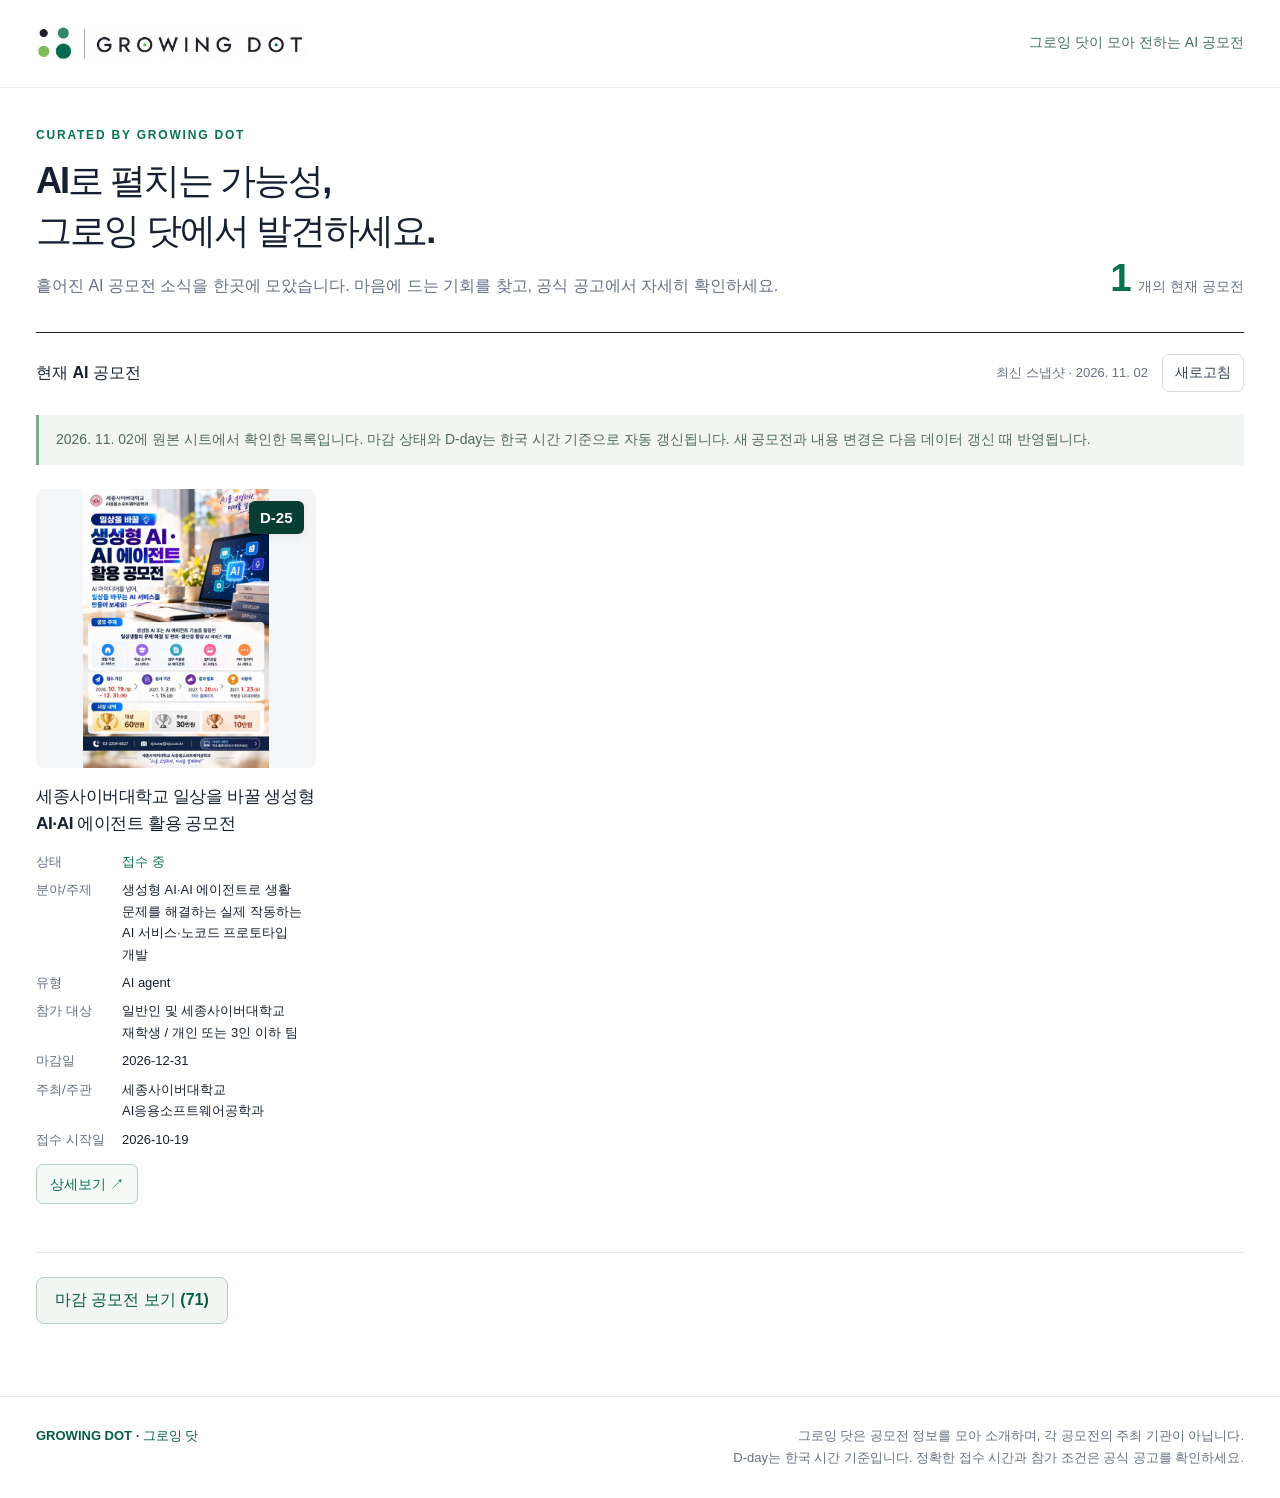
==== growing-dot-upload/index.html @ de4b9bd3 "Update public contest snapshot from source sheet" ====
<!doctype html>
<html lang="ko">
<head>
  <meta charset="utf-8">
  <meta name="viewport" content="width=device-width, initial-scale=1">
  <meta name="description" content="그로잉 닷이 모아 전하는 AI 공모전. 공모전 소식과 마감 일정, 주최 기관과 공식 공고를 확인하세요.">
  <title>그로잉 닷 | AI 공모전 모아보기</title>
  <link rel="icon" type="image/svg+xml" href="data:image/svg+xml,%3Csvg xmlns='http://www.w3.org/2000/svg' viewBox='0 0 32 32'%3E%3Crect width='32' height='32' rx='8' fill='%23075c47'/%3E%3Ctext x='16' y='22' text-anchor='middle' fill='white' font-family='Arial' font-weight='bold' font-size='18'%3EAi%3C/text%3E%3C/svg%3E">
  <link rel="stylesheet" href="./styles.css">
  <script>
    // Preserve the repository subdirectory, query string and fragment on GitHub Pages.
    if (location.protocol !== 'file:' && location.pathname.endsWith('/')) {
      location.replace(new URL('index.html' + location.search + location.hash, location.href).href);
    }
  </script>
  <script src="./config.js" defer></script>
  <script src="./snapshot.js?v=1c1fe6302f0e" defer></script>
  <script src="./poster-map.js?v=20261011-2" defer></script>
  <script src="./app.js" defer></script>
</head>
<body>
  <a class="skip" href="#contests">공모전 목록 바로가기</a>
  <header class="site-header"><div class="header-inner"><a class="brand" href="./index.html" aria-label="그로잉 닷 AI 공모전 홈"><span class="logo-crop"><img src="./growing-dot-brand.png" alt="GROWING DOT · 그로잉 닷"></span></a><span class="header-note">그로잉 닷이 모아 전하는 AI 공모전</span></div></header>
  <main>
    <section class="heading" aria-labelledby="page-title">
      <div><p class="eyebrow">CURATED BY GROWING DOT</p><h1 id="page-title">AI로 펼치는 가능성,<br>그로잉 닷에서 발견하세요.</h1><p class="intro">흩어진 AI 공모전 소식을 한곳에 모았습니다.<br class="mobile-break"> 마음에 드는 기회를 찾고, 공식 공고에서 자세히 확인하세요.</p></div>
      <div class="summary"><span id="count">—</span><span>개의 현재 공모전</span></div>
    </section>
    <div class="list-bar"><h2>현재 AI 공모전</h2><div class="sync"><span id="sync-label" role="status" aria-live="polite">목록을 불러오는 중</span><button type="button" id="refresh">새로고침</button></div></div>
    <p class="notice" id="notice" role="status" hidden></p>
    <section class="grid" id="contests" aria-label="공모전 목록" aria-busy="true"></section>
    <p class="empty" id="empty" hidden>현재 접수 중이거나 접수 예정인 공모전이 없습니다.</p>
    <section class="archive" aria-label="마감 공모전 보관함">
      <button type="button" id="archive-toggle" class="archive-toggle" aria-expanded="false" aria-controls="archive-panel">마감 공모전 보기</button>
      <div id="archive-panel" hidden>
        <h2>마감 공모전</h2>
        <p class="archive-note">지난 공모전 기록입니다. 다음 개최 여부와 자세한 내용은 공식 공고를 확인하세요.</p>
        <div class="grid" id="closed-contests" aria-label="마감 공모전 목록"></div>
        <p class="empty" id="archive-empty" hidden>마감된 공모전이 없습니다.</p>
      </div>
    </section>
    <noscript><p class="notice">공모전 목록을 보려면 브라우저의 JavaScript를 켜주세요.</p></noscript>
  </main>
  <footer><strong>GROWING DOT · 그로잉 닷</strong><span>그로잉 닷은 공모전 정보를 모아 소개하며, 각 공모전의 주최 기관이 아닙니다.<br>D-day는 한국 시간 기준입니다. 정확한 접수 시간과 참가 조건은 공식 공고를 확인하세요.</span></footer>
</body>
</html>
---- growing-dot-upload/styles.css ----
:root{color-scheme:light;--ink:#172033;--muted:#667085;--line:#e7eaf0;--accent:#087251;font-family:Pretendard,"Noto Sans KR","Apple SD Gothic Neo","Malgun Gothic",sans-serif;color:var(--ink);background:#fff;font-synthesis:none}*{box-sizing:border-box}body{margin:0}a{color:inherit}button{font:inherit}button,a{-webkit-tap-highlight-color:transparent}a:focus-visible,button:focus-visible{outline:3px solid #438e73;outline-offset:5px}button{cursor:pointer}.skip{position:fixed;top:-80px;left:20px;z-index:10;background:var(--ink);color:white;padding:12px}.skip:focus{top:12px}.site-header{border-bottom:1px solid var(--line)}.header-inner{max-width:1400px;margin:auto;padding:24px 36px;display:flex;align-items:center;justify-content:space-between;gap:20px}.brand{display:flex;align-items:center;gap:11px;text-decoration:none;font-size:1.1rem;font-weight:800;letter-spacing:-.025em}.brand-mark{display:grid;place-items:center;width:36px;height:36px;border-radius:10px;background:var(--accent);color:white;font-family:Arial,sans-serif;font-size:1.25rem}.header-note{font-size:.875rem;color:var(--muted)}main{max-width:1400px;margin:auto;padding:0 36px 72px}.heading{padding:56px 0 40px;display:flex;align-items:flex-end;justify-content:space-between;gap:24px}.eyebrow{font-size:.75rem;letter-spacing:.15em;font-weight:800;color:var(--accent);margin:0 0 14px}h1{font-size:clamp(1.65rem,3.2vw,2.35rem);line-height:1.35;letter-spacing:-.055em;margin:0;word-break:keep-all}.intro{margin:14px 0 0;color:var(--muted);font-size:1rem;line-height:1.6}.summary{display:flex;align-items:baseline;gap:9px;white-space:nowrap;color:var(--muted);font-size:.875rem}.summary>span:first-child{font-size:2.4rem;font-weight:750;letter-spacing:-.06em;color:var(--ink);font-variant-numeric:tabular-nums}.list-bar{border-top:1px solid var(--ink);display:flex;justify-content:space-between;align-items:center;gap:18px;padding:21px 0 23px}h2{font-size:1rem;margin:0;font-weight:750}.sync{display:flex;align-items:center;gap:14px;color:var(--muted);font-size:.8125rem}.sync button{background:white;border:1px solid #d6dbe5;color:#354056;padding:8px 12px;border-radius:7px;font-size:.875rem;min-height:38px}.sync button:hover{background:#edf6f1;border-color:#66a88d}.sync button:disabled{cursor:wait;opacity:.5}.notice{font-size:.875rem;line-height:1.7;margin:0 0 24px;padding:13px 17px;background:#f3f6fc;color:#47546b;border-left:3px solid #b8c6e7}.notice.error{background:#fff3ef;color:#9b3a21;border-color:#e8ac97}.grid{display:grid;grid-template-columns:repeat(4,minmax(0,1fr));gap:42px 30px}.card{min-width:0;display:flex;flex-direction:column}.poster-link{display:block;text-decoration:none}.poster{position:relative;aspect-ratio:1/1;overflow:hidden;border-radius:9px;border:1px solid var(--line);background:#f3f5f9;isolation:isolate}.poster img{display:block;width:100%;height:100%;object-fit:contain;background:#f7f8fa;transition:transform .25s ease}.poster-link:hover img{transform:scale(1.025)}.fallback{height:100%;display:flex;flex-direction:column;align-items:center;justify-content:center;gap:13px;color:#8992a4;background:linear-gradient(145deg,#f6f8fc,#eef1f7);font-size:.875rem}.fallback svg{width:43px;height:43px;opacity:.55}.badge{position:absolute;right:12px;top:12px;z-index:1;background:#1d2945;color:#fff;border-radius:6px;padding:7px 11px;font-size:.9375rem;font-weight:750;line-height:1.3;font-variant-numeric:tabular-nums;box-shadow:0 2px 8px #00000012}.badge.urgent{background:#e54343}.badge.closed{background:#596273}.badge.unknown{background:#546482}.card h3{font-size:1.075rem;line-height:1.55;letter-spacing:-.025em;font-weight:750;word-break:keep-all;overflow-wrap:anywhere;margin:17px 0 14px}.title-link{text-decoration:none}.title-link:hover{color:var(--accent)}.card-meta{margin-top:auto}.organizer{display:flex;gap:8px;margin:0 0 7px;font-size:.875rem;line-height:1.6}.organizer dt{color:var(--muted);flex-shrink:0}.organizer dd{margin:0;overflow-wrap:anywhere;word-break:keep-all}.deadline{font-size:.8125rem;color:var(--muted);margin:0 0 14px;line-height:1.5}.official{display:inline-flex;gap:7px;align-items:center;font-size:.875rem;color:var(--accent);text-decoration:none;line-height:1.6;min-height:32px;max-width:100%;overflow-wrap:anywhere}.official:hover{text-decoration:underline}.official svg{width:15px;height:15px;flex-shrink:0}.unavailable{color:var(--muted);font-size:.875rem}.empty{text-align:center;padding:70px 16px;color:var(--muted)}footer{border-top:1px solid var(--line);padding:28px max(36px,calc((100vw - 1328px)/2));display:flex;gap:24px;justify-content:space-between;color:var(--muted);font-size:.8125rem;line-height:1.7}footer strong{color:#47546b;white-space:nowrap}footer span{text-align:right}[hidden]{display:none!important}@media(min-width:1500px){.grid{gap:46px 34px}}@media(max-width:1050px){.grid{grid-template-columns:repeat(3,minmax(0,1fr));gap:36px 24px}}@media(max-width:760px){.header-inner{padding:20px 22px}.header-note{display:none}main{padding:0 22px 48px}.heading{padding:36px 0 29px}.summary{display:none}.grid{grid-template-columns:repeat(2,minmax(0,1fr));gap:30px 18px}.sync{gap:8px;flex-wrap:wrap;justify-content:flex-end;max-width:65%}.sync span{font-size:.75rem}.list-bar{align-items:flex-start}.card h3{font-size:1rem}.badge{right:9px;top:9px;font-size:.875rem;padding:6px 9px}footer{padding:24px 22px;display:block}footer span{display:block;text-align:left;margin-top:10px}}@media(max-width:420px){.grid{grid-template-columns:minmax(0,1fr);gap:32px}.poster{aspect-ratio:1.08/1}.heading{padding-top:30px}.list-bar{gap:10px}.sync{max-width:63%}h1{font-size:1.7rem}}@media(prefers-reduced-motion:reduce){*{transition:none!important;scroll-behavior:auto!important}}

/* Growing Dot identity and original editorial thumbnails. */
.logo-crop{position:relative;display:block;width:270px;aspect-ratio:940/128;overflow:hidden;background:#fff}.logo-crop img{position:absolute;max-width:none;width:154.043%;height:auto;left:-31.915%;top:-421.875%}.header-inner{padding-top:25px;padding-bottom:25px}.header-note{color:#47725e}.heading{padding-top:40px;padding-bottom:32px}h1{font-size:clamp(1.65rem,3vw,2.25rem);line-height:1.4}.intro{max-width:770px;line-height:1.85}.notice:not(.error){background:#f1f6f2;border-color:#7ba98c;color:#4f6b5e}.summary>span:first-child{color:#087251}.poster{border:0;background:#edf3ef;border-radius:8px}.editorial-cover{display:block;width:100%;height:100%;background:#edf3ef}.editorial-cover img{width:100%;height:100%;object-fit:cover;background:transparent}.badge{background:#083d32}.badge.urgent{background:#fff;color:#914023;box-shadow:0 2px 10px #0002}.badge.closed{background:#58635e}.mobile-break{display:none}.official{font-weight:650}.card h3{margin-top:15px}footer strong{color:#075c47}@media(max-width:760px){.logo-crop{width:230px}.heading{padding-top:30px}.mobile-break{display:initial}.intro{font-size:.9375rem}}@media(max-width:420px){.poster{aspect-ratio:1}.logo-crop{width:210px}h1{font-size:1.75rem}}

.poster .official-poster{position:absolute;inset:0;width:100%;height:100%;object-fit:contain;background:#f5f6f7}.poster-link:hover .official-poster{transform:none}
.poster-banner{container-type:inline-size;background:#031710}.poster-banner .official-poster{object-fit:cover;background:#031710}.banner-copy{position:absolute;inset:0;z-index:1;display:flex;flex-direction:column;justify-content:flex-end;gap:3cqw;padding:18cqw 6cqw 6cqw;background:linear-gradient(180deg,transparent 5%,rgba(0,0,0,.35) 40%,rgba(0,0,0,.88));color:#fff;text-align:left}.banner-title{font-size:clamp(12px,6cqw,24px);font-weight:800;line-height:1.3;letter-spacing:-.035em;overflow-wrap:anywhere;word-break:keep-all}.banner-subtitle{font-size:clamp(9px,3.7cqw,14px);line-height:1.5;color:#e1e9e5;word-break:keep-all;overflow-wrap:anywhere}.poster-banner .badge{z-index:2}

/* Expanded sheet details and a separate, initially collapsed archive. */
.contest-details{margin:0 0 14px;font-size:.8125rem;line-height:1.65}
.detail-row{display:grid;grid-template-columns:6em minmax(0,1fr);gap:8px;margin:0 0 7px}
.detail-row dt{color:var(--muted)}.detail-row dd{margin:0;overflow-wrap:anywhere;word-break:keep-all}
.contest-status{font-weight:700;color:var(--accent)}
.official{padding:8px 13px;border:1px solid #b6cfc2;border-radius:7px;background:#f5faf7;min-height:40px}
.archive{margin-top:48px;padding-top:24px;border-top:1px solid var(--line)}
.archive-toggle{padding:12px 18px;min-height:44px;border:1px solid #b6cfc2;border-radius:8px;background:#f1f6f2;color:#075c47;font-weight:650}
.archive-toggle:hover{background:#e5f0e9}#archive-panel{margin-top:28px}
.archive-note{font-size:.875rem;line-height:1.7;color:var(--muted);margin:10px 0 24px}
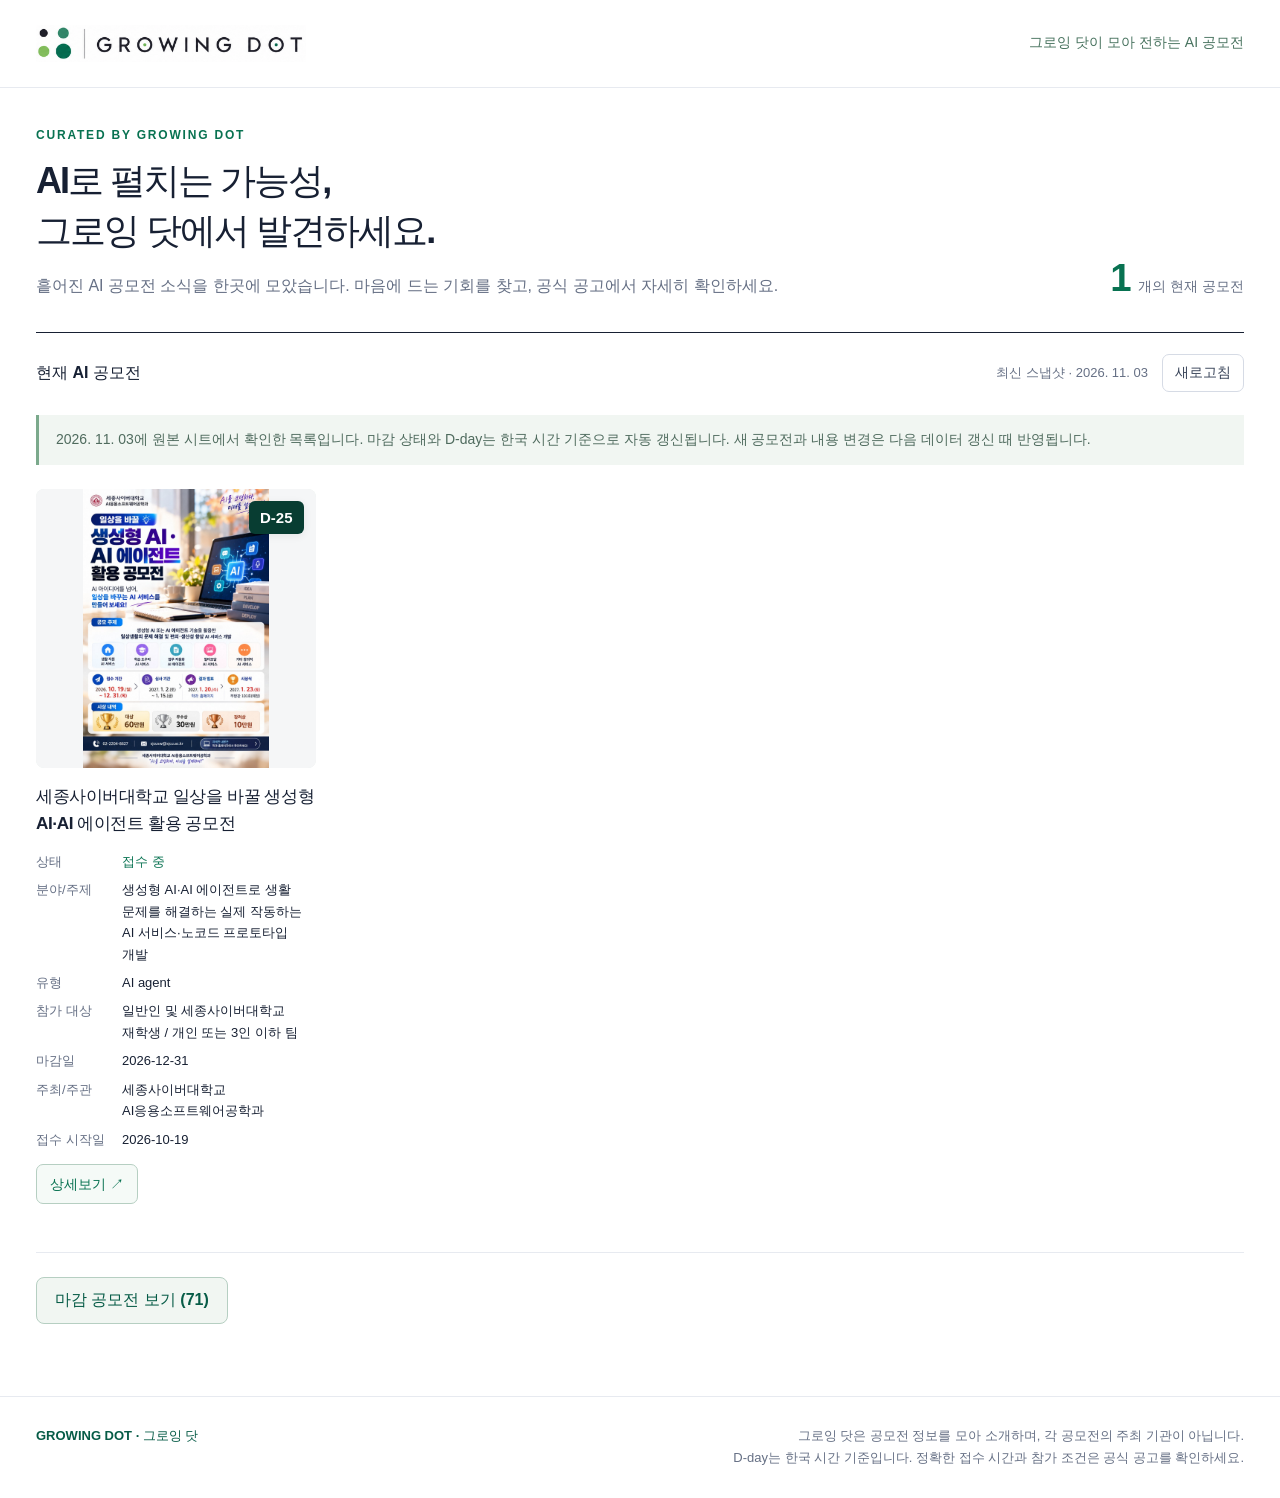
==== commit 97d2c9a3: "Update public contest snapshot from source sheet" ====
--- a/growing-dot-upload/index.html
+++ b/growing-dot-upload/index.html
@@ -14,7 +14,7 @@
     }
   </script>
   <script src="./config.js" defer></script>
-  <script src="./snapshot.js?v=1c1fe6302f0e" defer></script>
+  <script src="./snapshot.js?v=458fec6f1105" defer></script>
   <script src="./poster-map.js?v=20261011-2" defer></script>
   <script src="./app.js" defer></script>
 </head>
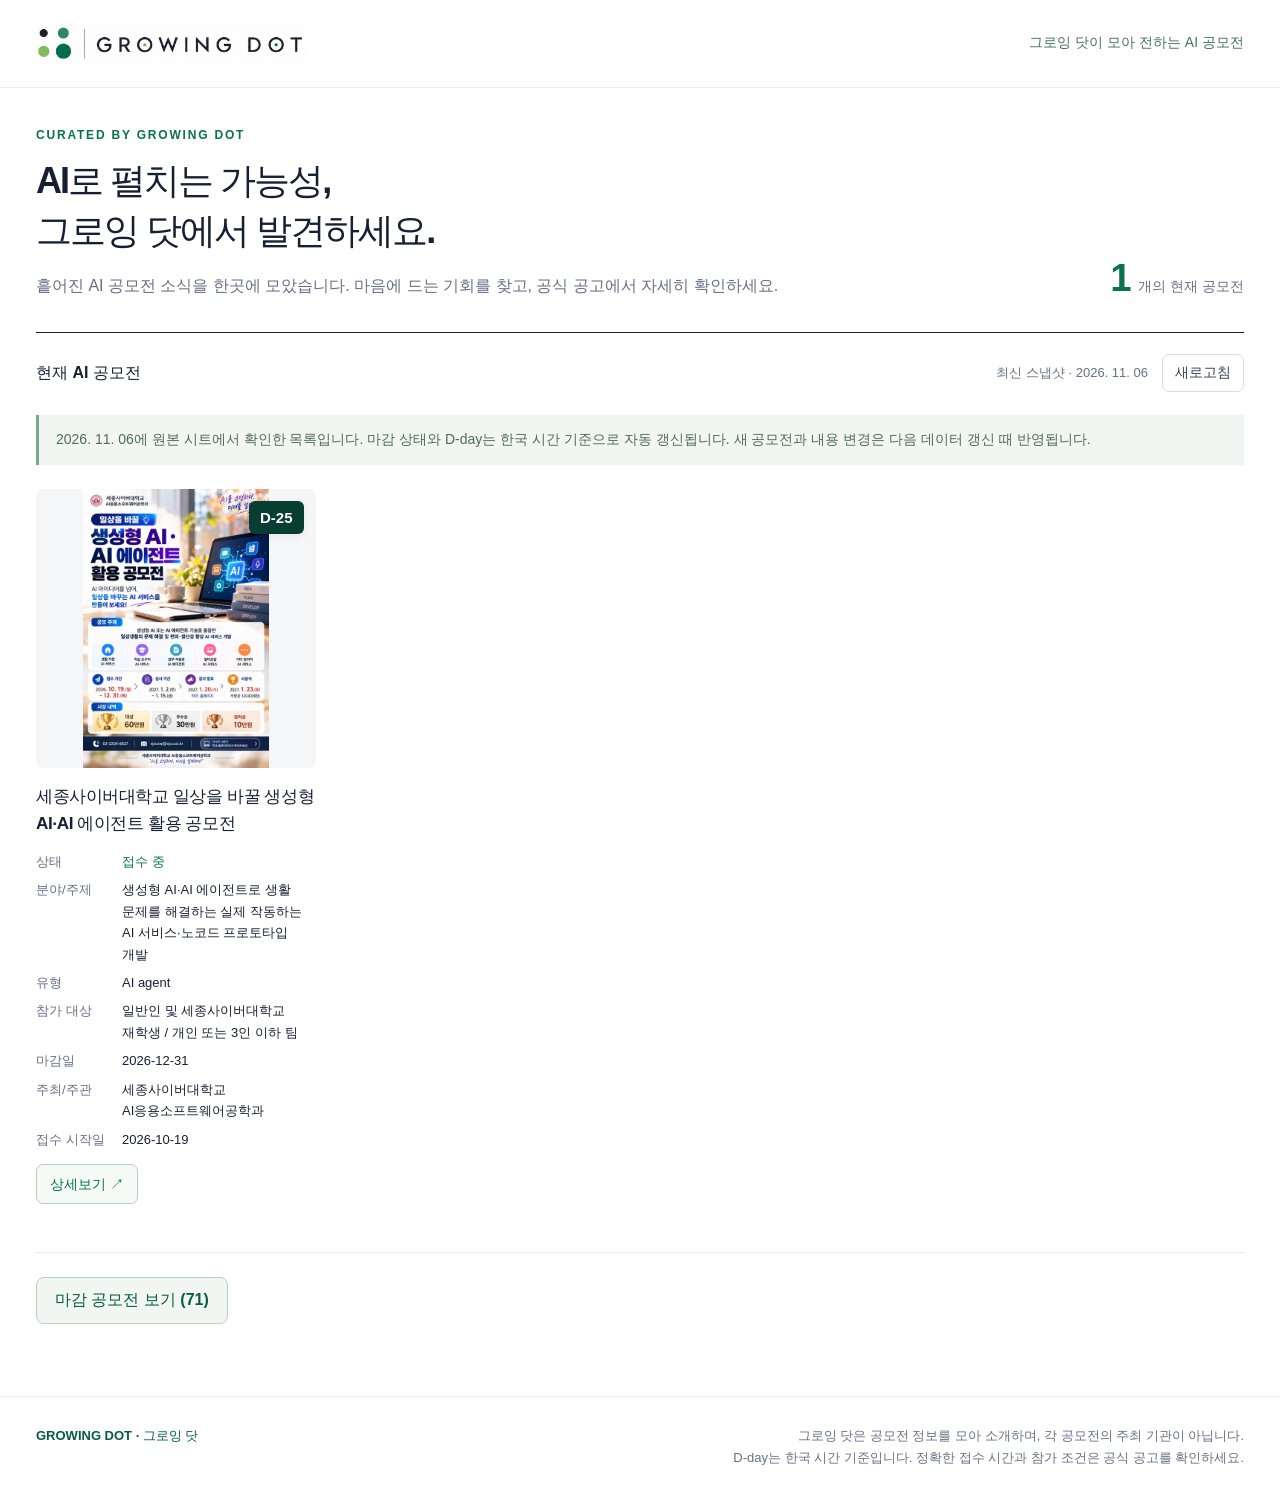
==== commit 76bc035a: "Update public contest snapshot from source sheet" ====
--- a/growing-dot-upload/index.html
+++ b/growing-dot-upload/index.html
@@ -14,7 +14,7 @@
     }
   </script>
   <script src="./config.js" defer></script>
-  <script src="./snapshot.js?v=458fec6f1105" defer></script>
+  <script src="./snapshot.js?v=3e08b2048a46" defer></script>
   <script src="./poster-map.js?v=20261011-2" defer></script>
   <script src="./app.js" defer></script>
 </head>
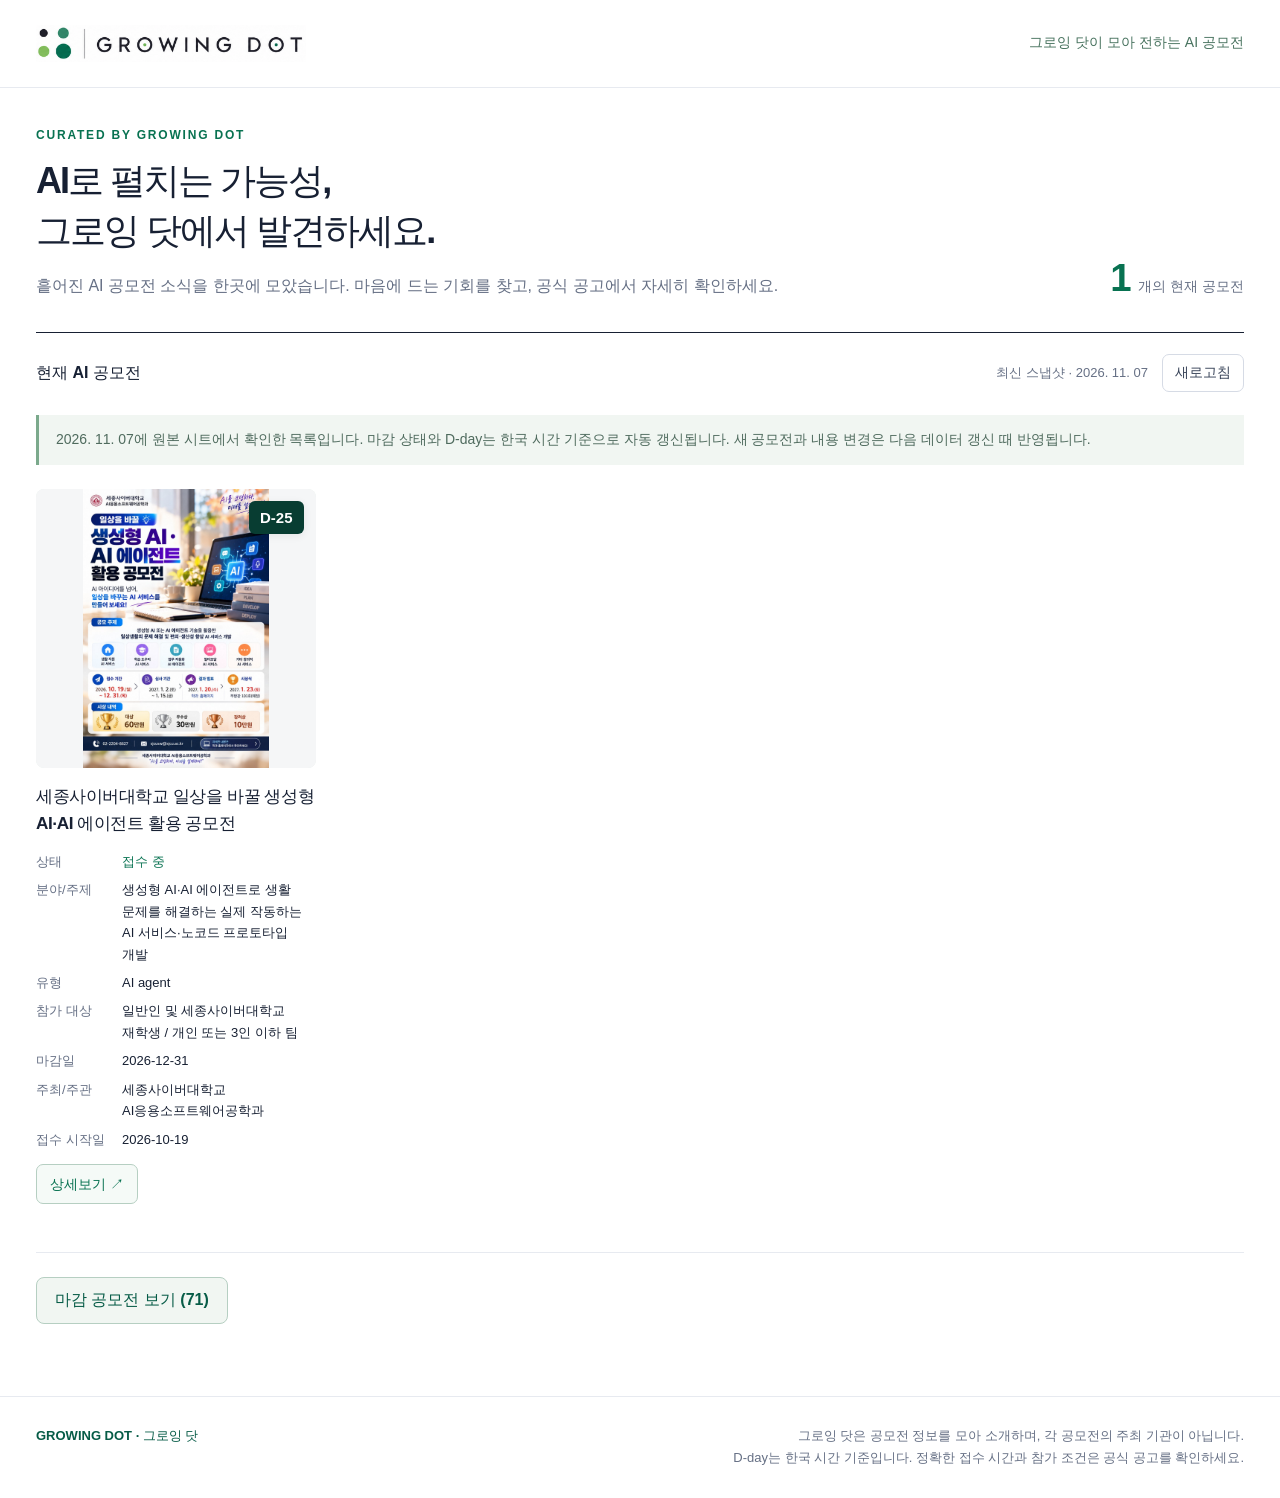
==== commit b27d5e20: "Update public contest snapshot from source sheet" ====
--- a/growing-dot-upload/index.html
+++ b/growing-dot-upload/index.html
@@ -14,7 +14,7 @@
     }
   </script>
   <script src="./config.js" defer></script>
-  <script src="./snapshot.js?v=3e08b2048a46" defer></script>
+  <script src="./snapshot.js?v=7f66c7904e0d" defer></script>
   <script src="./poster-map.js?v=20261011-2" defer></script>
   <script src="./app.js" defer></script>
 </head>
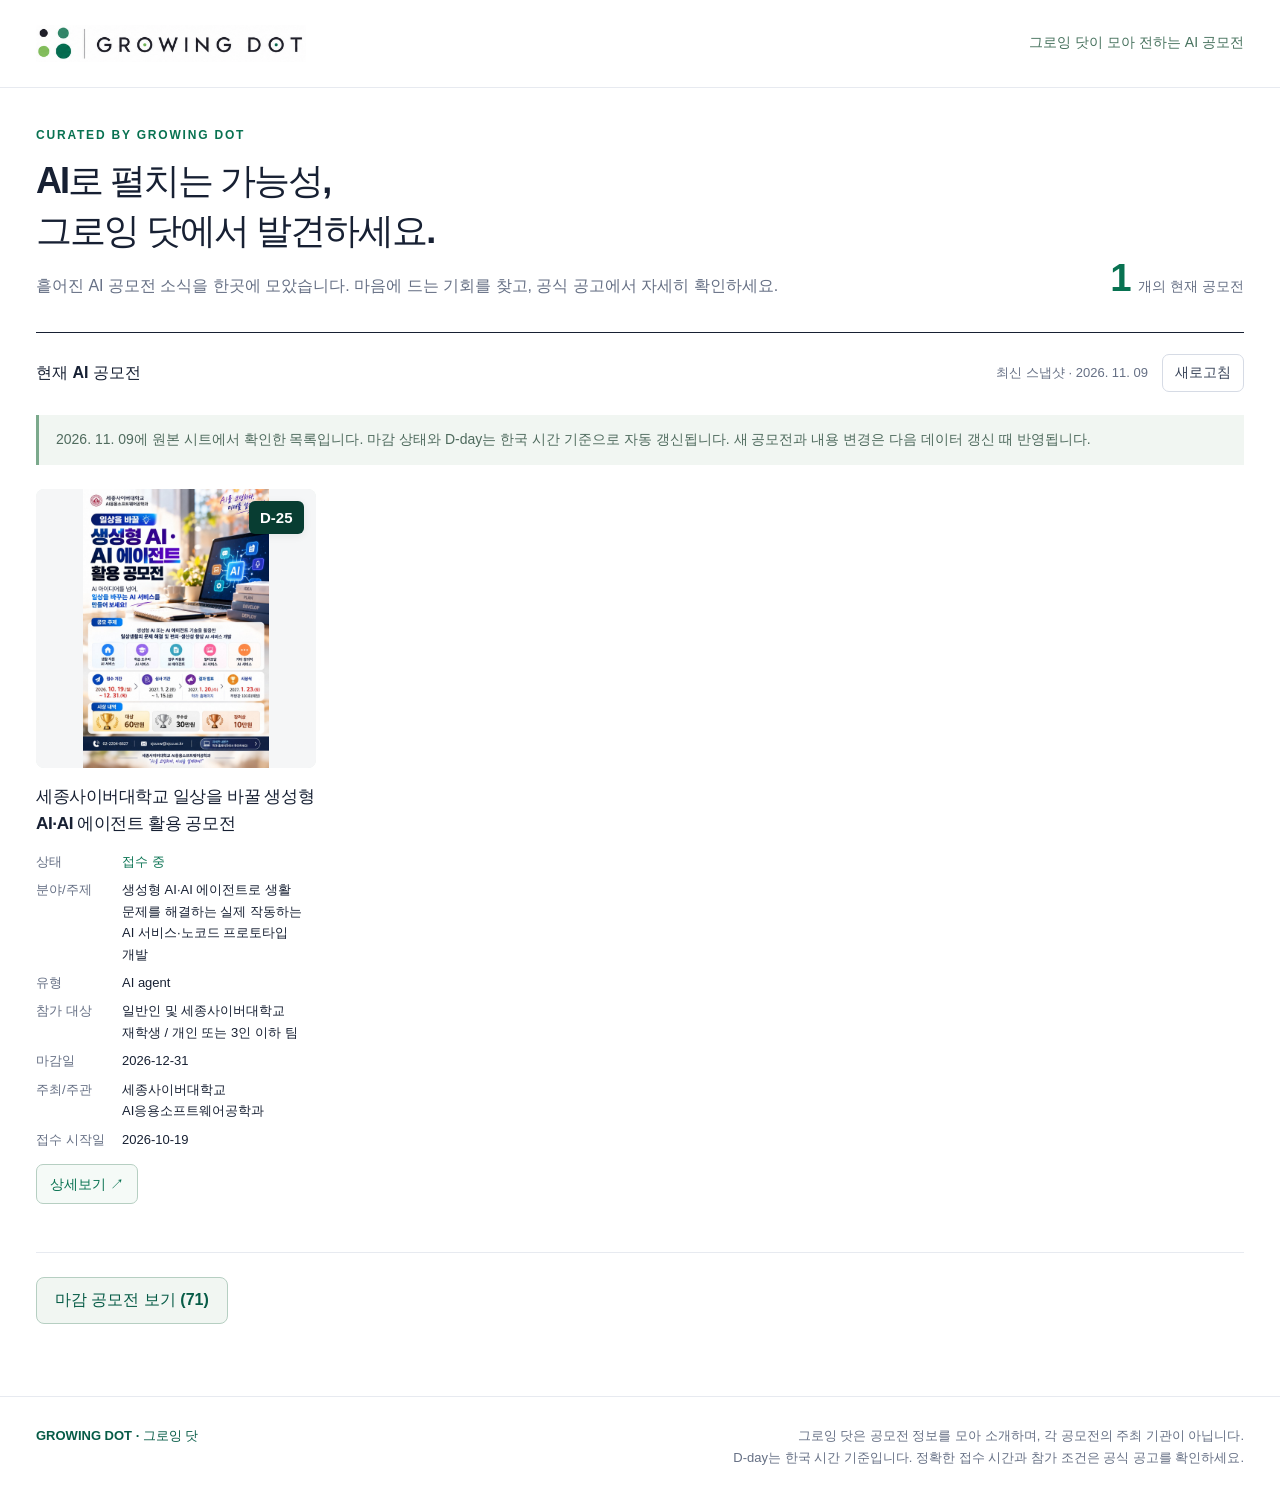
==== commit 2dc5ba82: "Update public contest snapshot from source sheet" ====
--- a/growing-dot-upload/index.html
+++ b/growing-dot-upload/index.html
@@ -14,7 +14,7 @@
     }
   </script>
   <script src="./config.js" defer></script>
-  <script src="./snapshot.js?v=7f66c7904e0d" defer></script>
+  <script src="./snapshot.js?v=6163c1b356a0" defer></script>
   <script src="./poster-map.js?v=20261011-2" defer></script>
   <script src="./app.js" defer></script>
 </head>
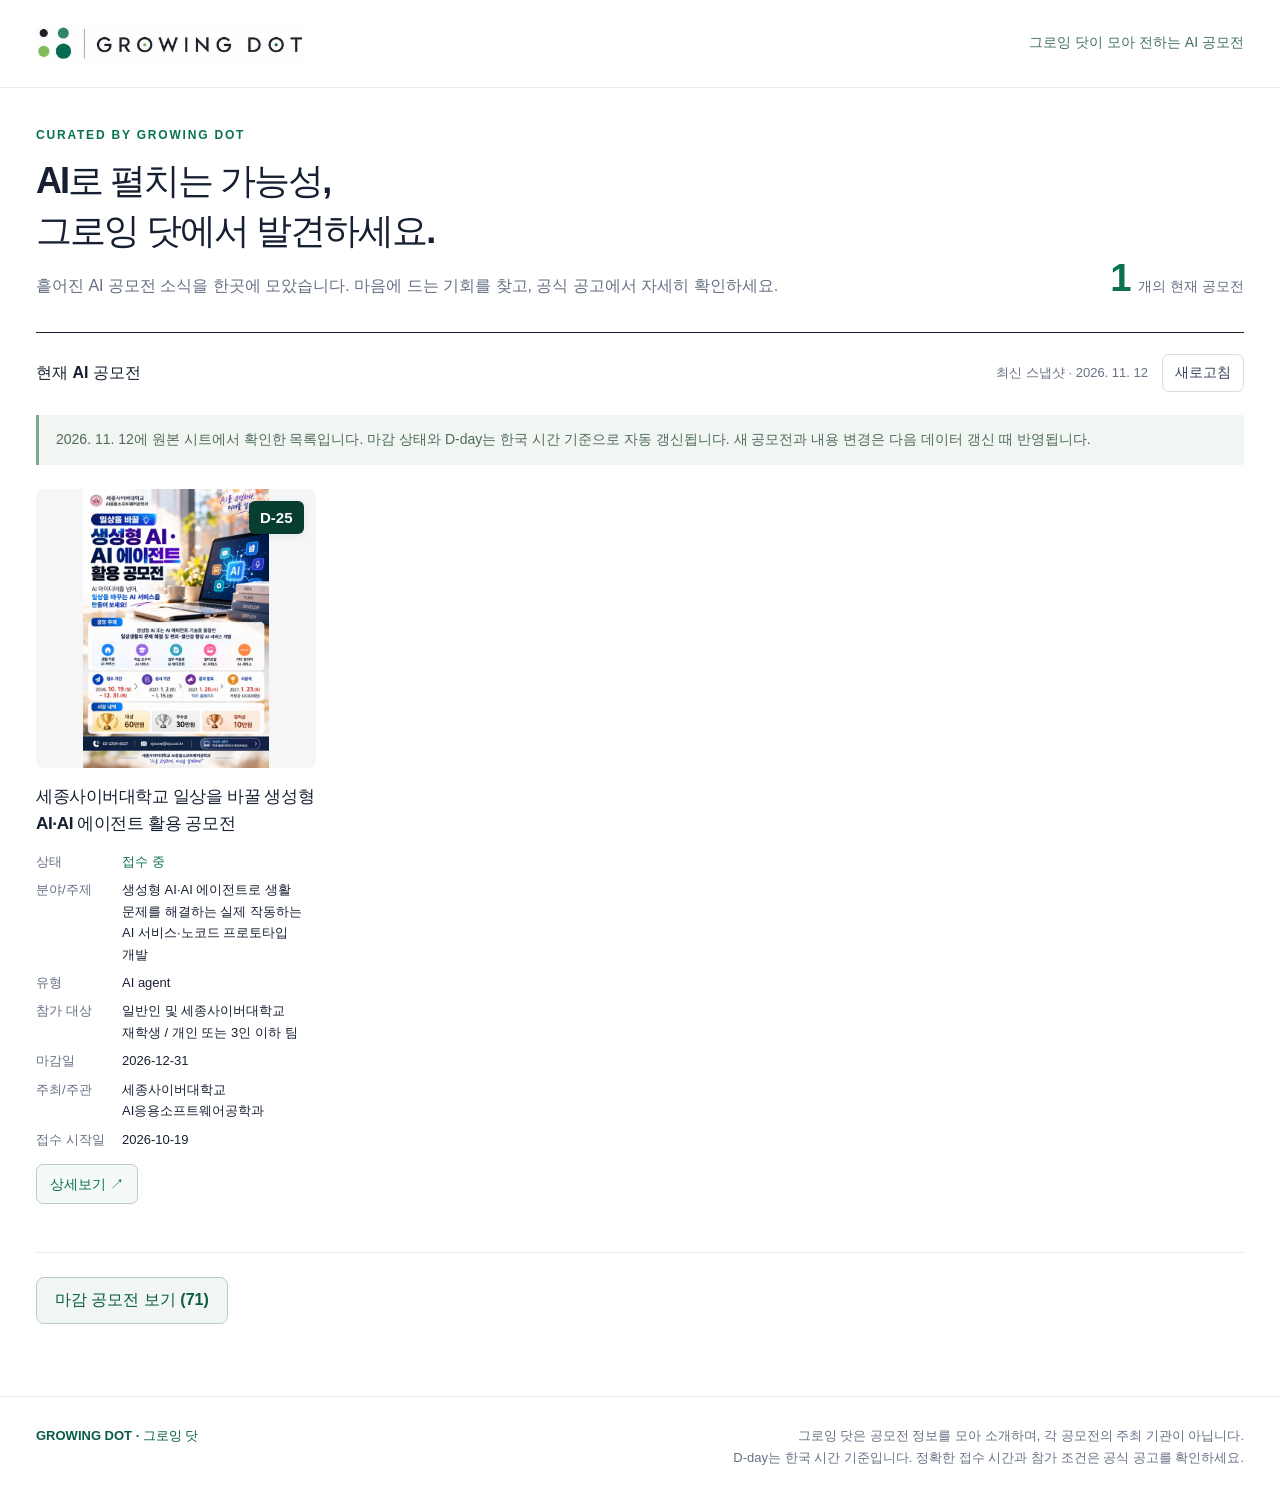
==== commit 68c62cef: "Update public contest snapshot from source sheet" ====
--- a/growing-dot-upload/index.html
+++ b/growing-dot-upload/index.html
@@ -14,7 +14,7 @@
     }
   </script>
   <script src="./config.js" defer></script>
-  <script src="./snapshot.js?v=6163c1b356a0" defer></script>
+  <script src="./snapshot.js?v=92af188146e0" defer></script>
   <script src="./poster-map.js?v=20261011-2" defer></script>
   <script src="./app.js" defer></script>
 </head>
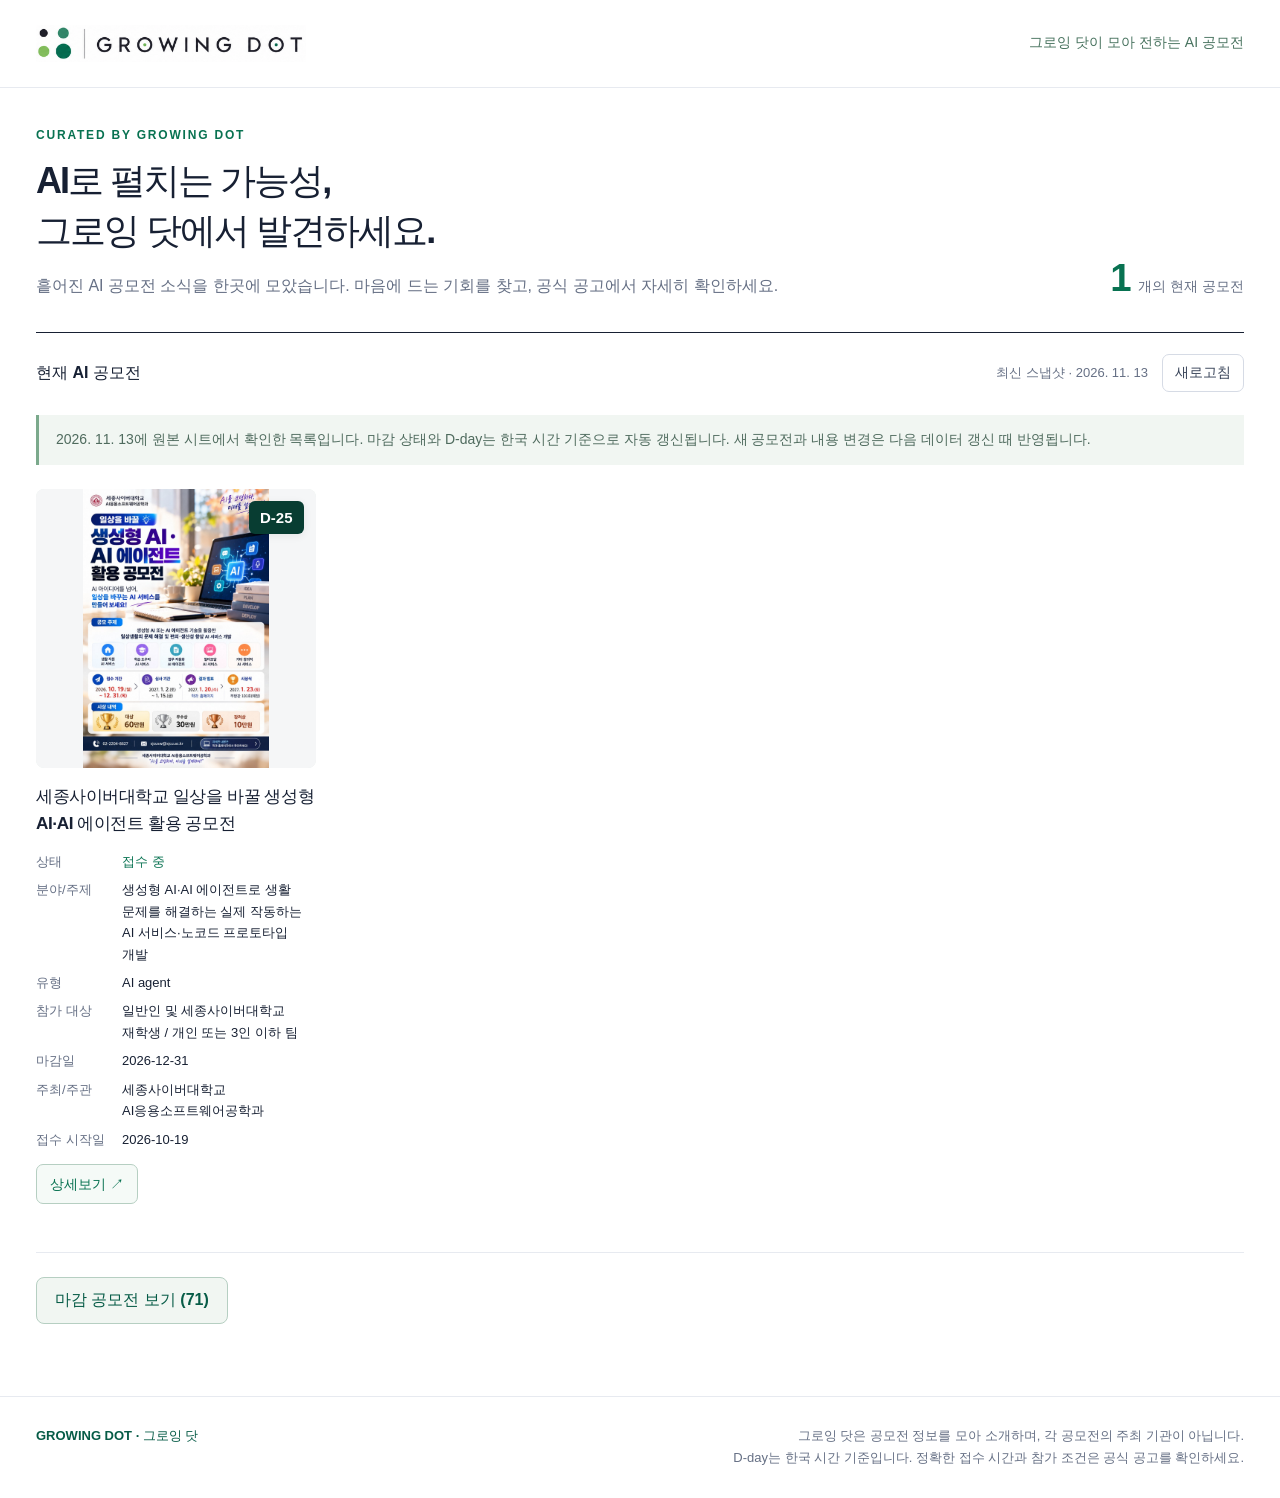
==== commit b3ceec90: "Update public contest snapshot from source sheet" ====
--- a/growing-dot-upload/index.html
+++ b/growing-dot-upload/index.html
@@ -14,7 +14,7 @@
     }
   </script>
   <script src="./config.js" defer></script>
-  <script src="./snapshot.js?v=92af188146e0" defer></script>
+  <script src="./snapshot.js?v=b30fd0616054" defer></script>
   <script src="./poster-map.js?v=20261011-2" defer></script>
   <script src="./app.js" defer></script>
 </head>
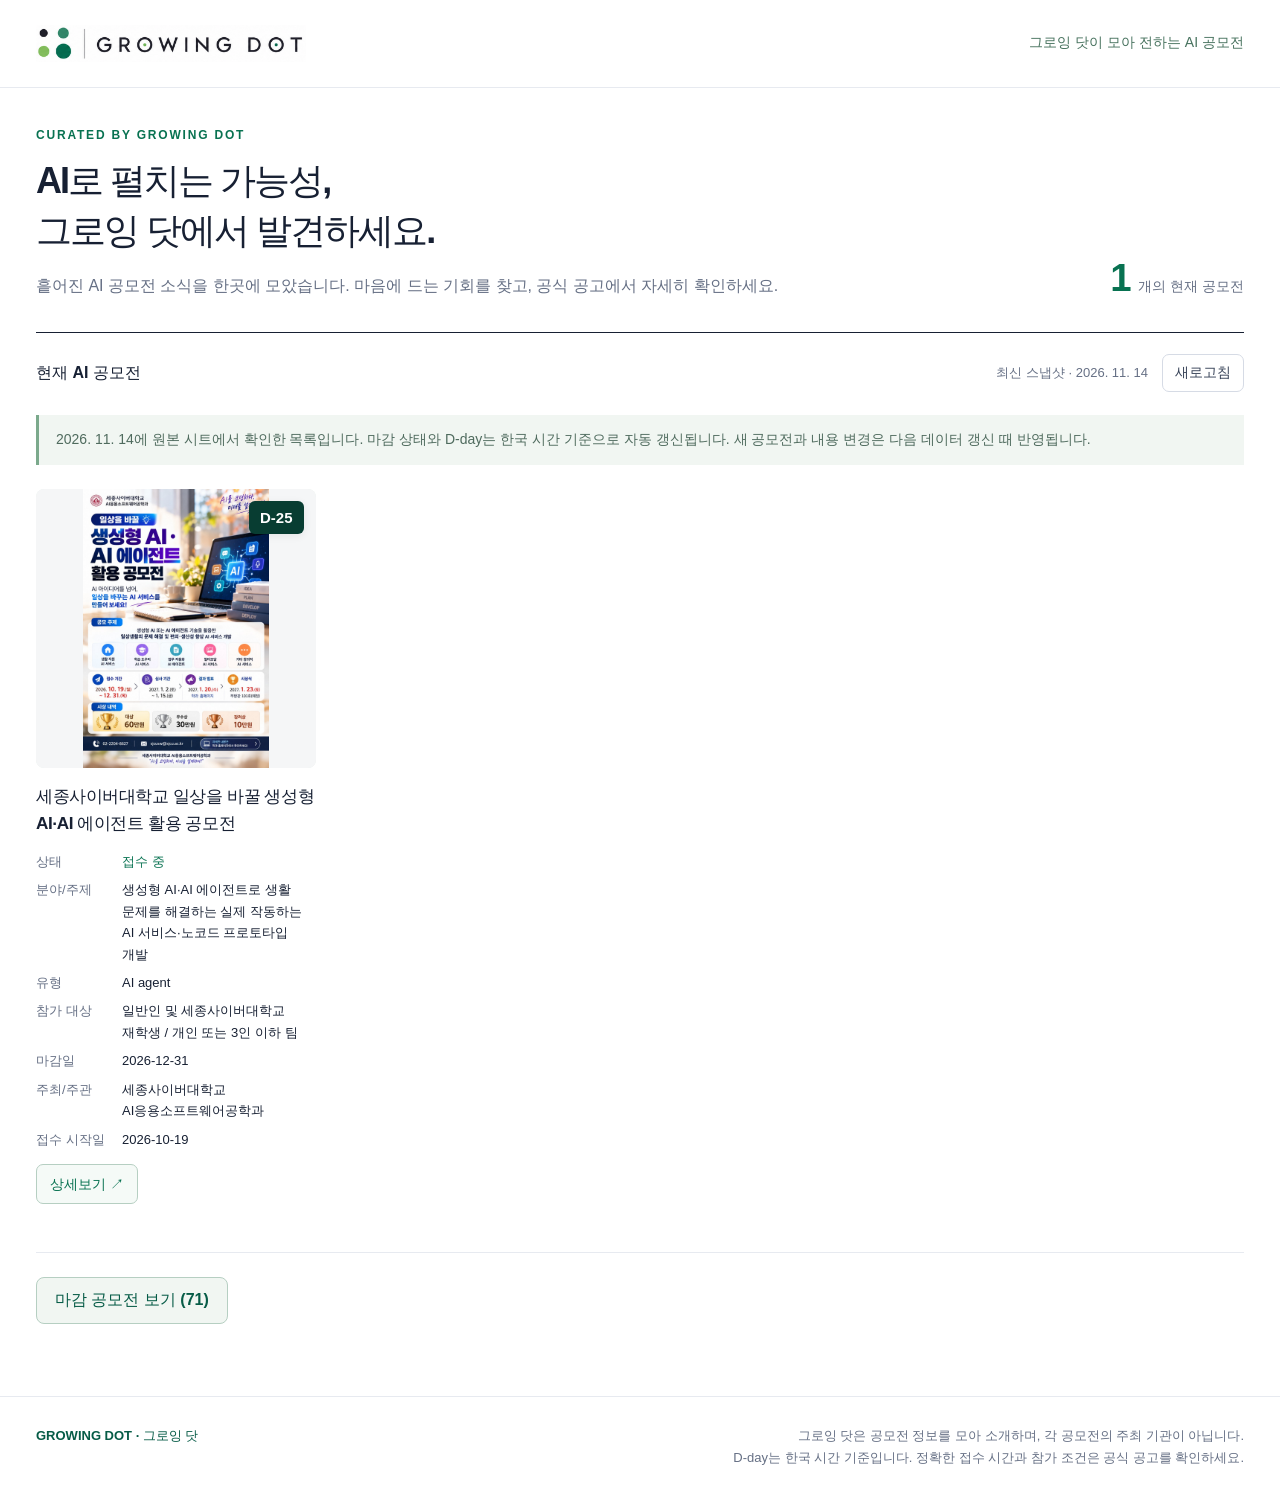
==== commit df7187c8: "Update public contest snapshot from source sheet" ====
--- a/growing-dot-upload/index.html
+++ b/growing-dot-upload/index.html
@@ -14,7 +14,7 @@
     }
   </script>
   <script src="./config.js" defer></script>
-  <script src="./snapshot.js?v=b30fd0616054" defer></script>
+  <script src="./snapshot.js?v=8737b4b797bf" defer></script>
   <script src="./poster-map.js?v=20261011-2" defer></script>
   <script src="./app.js" defer></script>
 </head>
